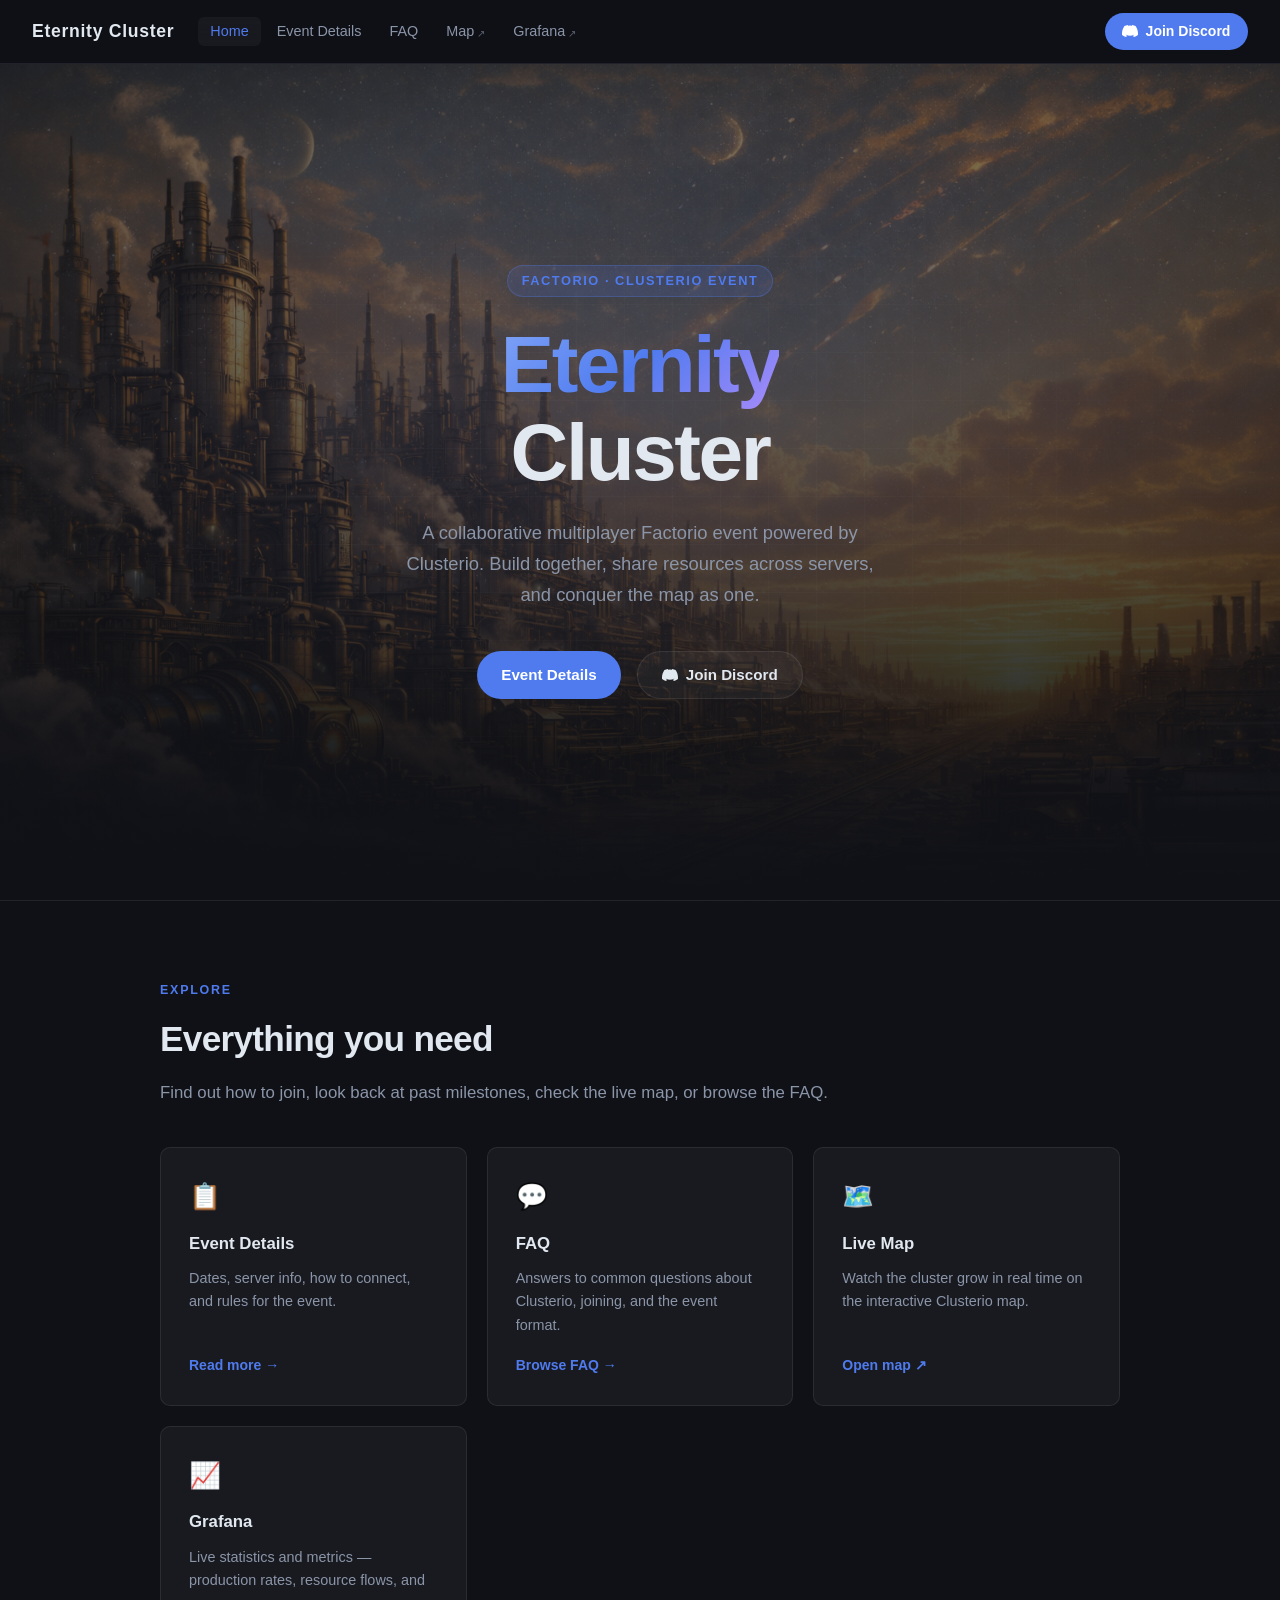
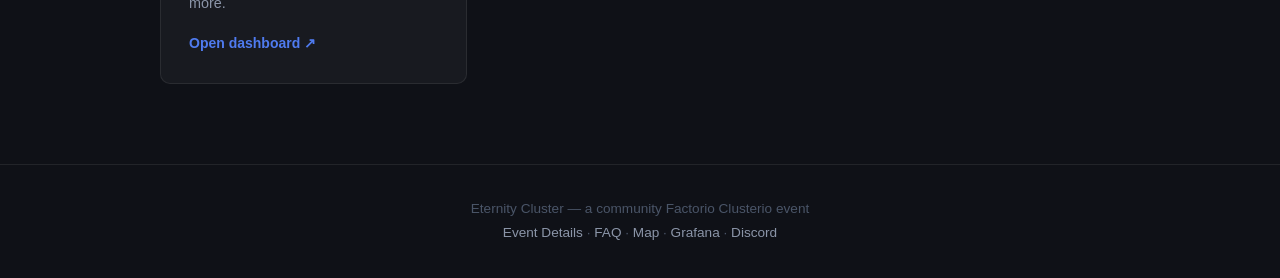
==== index.html @ f5d19cab "Deslopify and Enhance" ====
<!DOCTYPE html>
<html lang="en">
<head>
  <meta charset="UTF-8" />
  <meta name="viewport" content="width=device-width, initial-scale=1.0" />
  <title>Eternity Cluster</title>
  <link rel="stylesheet" href="css/style.css" />
</head>
<body>

  <!-- ─── Nav ─────────────────────────────────────────────────────────────── -->
  <nav class="nav">
    <a href="index.html" class="nav-brand">Eternity Cluster</a>
    <ul class="nav-links">
      <li><a href="index.html">Home</a></li>
      <li><a href="details.html">Event Details</a></li>
      <li><a href="faq.html">FAQ</a></li>
      <li><a href="#" class="nav-external" target="_blank" rel="noopener">Map</a></li>
      <li><a href="https://grafana.eternitycluster.com/dashboards" class="nav-external" target="_blank" rel="noopener">Grafana</a></li>
    </ul>
    <a href="https://discord.gg/U77w6G9nKe" class="nav-discord" target="_blank" rel="noopener">
      <svg width="16" height="16" viewBox="0 0 24 24" fill="currentColor" aria-hidden="true">
        <path d="M20.317 4.37a19.791 19.791 0 0 0-4.885-1.515.074.074 0 0 0-.079.037c-.21.375-.444.864-.608 1.25a18.27 18.27 0 0 0-5.487 0 12.64 12.64 0 0 0-.617-1.25.077.077 0 0 0-.079-.037A19.736 19.736 0 0 0 3.677 4.37a.07.07 0 0 0-.032.027C.533 9.046-.32 13.58.099 18.057a.082.082 0 0 0 .031.057 19.9 19.9 0 0 0 5.993 3.03.078.078 0 0 0 .084-.028 14.09 14.09 0 0 0 1.226-1.994.076.076 0 0 0-.041-.106 13.107 13.107 0 0 1-1.872-.892.077.077 0 0 1-.008-.128 10.2 10.2 0 0 0 .372-.292.074.074 0 0 1 .077-.01c3.928 1.793 8.18 1.793 12.062 0a.074.074 0 0 1 .078.01c.12.098.246.198.373.292a.077.077 0 0 1-.006.127 12.299 12.299 0 0 1-1.873.892.077.077 0 0 0-.041.107c.36.698.772 1.362 1.225 1.993a.076.076 0 0 0 .084.028 19.839 19.839 0 0 0 6.002-3.03.077.077 0 0 0 .032-.054c.5-5.177-.838-9.674-3.549-13.66a.061.061 0 0 0-.031-.03z"/>
      </svg>
      Join Discord
    </a>
  </nav>

  <!-- ─── Hero ─────────────────────────────────────────────────────────────── -->
  <section class="hero">
    <div class="hero-bg"></div>
    <div class="hero-content">
      <span class="hero-eyebrow">Factorio · Clusterio Event</span>
      <h1 class="hero-title">
        <span>Eternity</span><br>Cluster
      </h1>
      <p class="hero-tagline">
        A collaborative multiplayer Factorio event powered by Clusterio.
        Build together, share resources across servers, and conquer the map as one.
      </p>
      <div class="hero-ctas">
        <a href="details.html" class="btn btn-primary">Event Details</a>
        <a href="https://discord.gg/U77w6G9nKe" class="btn btn-ghost" target="_blank" rel="noopener">
          <svg width="16" height="16" viewBox="0 0 24 24" fill="currentColor" aria-hidden="true">
            <path d="M20.317 4.37a19.791 19.791 0 0 0-4.885-1.515.074.074 0 0 0-.079.037c-.21.375-.444.864-.608 1.25a18.27 18.27 0 0 0-5.487 0 12.64 12.64 0 0 0-.617-1.25.077.077 0 0 0-.079-.037A19.736 19.736 0 0 0 3.677 4.37a.07.07 0 0 0-.032.027C.533 9.046-.32 13.58.099 18.057a.082.082 0 0 0 .031.057 19.9 19.9 0 0 0 5.993 3.03.078.078 0 0 0 .084-.028 14.09 14.09 0 0 0 1.226-1.994.076.076 0 0 0-.041-.106 13.107 13.107 0 0 1-1.872-.892.077.077 0 0 1-.008-.128 10.2 10.2 0 0 0 .372-.292.074.074 0 0 1 .077-.01c3.928 1.793 8.18 1.793 12.062 0a.074.074 0 0 1 .078.01c.12.098.246.198.373.292a.077.077 0 0 1-.006.127 12.299 12.299 0 0 1-1.873.892.077.077 0 0 0-.041.107c.36.698.772 1.362 1.225 1.993a.076.076 0 0 0 .084.028 19.839 19.839 0 0 0 6.002-3.03.077.077 0 0 0 .032-.054c.5-5.177-.838-9.674-3.549-13.66a.061.061 0 0 0-.031-.03z"/>
          </svg>
          Join Discord
        </a>
      </div>
    </div>
  </section>

  <div class="divider"></div>

  <!-- ─── Quick Links ───────────────────────────────────────────────────────── -->
  <section class="section">
    <div class="container">
      <p class="section-label">Explore</p>
      <h2 class="section-title">Everything you need</h2>
      <p class="section-subtitle">Find out how to join, look back at past milestones, check the live map, or browse the FAQ.</p>

      <div class="cards">
        <a href="details.html" class="card">
          <div class="card-icon">📋</div>
          <div class="card-title">Event Details</div>
          <div class="card-desc">Dates, server info, how to connect, and rules for the event.</div>
          <span class="card-link">Read more →</span>
        </a>

        <a href="faq.html" class="card">
          <div class="card-icon">💬</div>
          <div class="card-title">FAQ</div>
          <div class="card-desc">Answers to common questions about Clusterio, joining, and the event format.</div>
          <span class="card-link">Browse FAQ →</span>
        </a>

        <a href="#" class="card" target="_blank" rel="noopener">
          <div class="card-icon">🗺️</div>
          <div class="card-title">Live Map</div>
          <div class="card-desc">Watch the cluster grow in real time on the interactive Clusterio map.</div>
          <span class="card-link">Open map ↗</span>
        </a>

        <a href="https://grafana.eternitycluster.com/dashboards" class="card" target="_blank" rel="noopener">
          <div class="card-icon">📈</div>
          <div class="card-title">Grafana</div>
          <div class="card-desc">Live statistics and metrics — production rates, resource flows, and more.</div>
          <span class="card-link">Open dashboard ↗</span>
        </a>
      </div>
    </div>
  </section>

  <!-- ─── Footer ───────────────────────────────────────────────────────────── -->
  <footer>
    <p>Eternity Cluster &mdash; a community Factorio Clusterio event</p>
    <p>
      <a href="details.html">Event Details</a> &middot;
      <a href="faq.html">FAQ</a> &middot;
      <a href="#" target="_blank" rel="noopener">Map</a> &middot;
      <a href="https://grafana.eternitycluster.com/dashboards" target="_blank" rel="noopener">Grafana</a> &middot;
      <a href="https://discord.gg/U77w6G9nKe" target="_blank" rel="noopener">Discord</a>
    </p>
  </footer>

  <script src="js/main.js"></script>
</body>
</html>
---- css/style.css ----
/* ─── Reset & Base ─────────────────────────────────────────────────────────── */
*, *::before, *::after { box-sizing: border-box; margin: 0; padding: 0; }

:root {
  --bg:          #0f1117;
  --bg-2:        #161b27;
  --bg-3:        #1e2436;
  --surface:     rgba(255,255,255,0.04);
  --border:      rgba(255,255,255,0.08);
  --accent:      #4f7bef;
  --accent-glow: rgba(79,123,239,0.35);
  --accent-dim:  rgba(79,123,239,0.15);
  --text:        #e2e8f0;
  --text-muted:  #8b95a8;
  --text-faint:  #4a5568;
  --radius:      10px;
  --nav-h:       64px;
  --transition:  0.2s ease;
}

html { scroll-behavior: smooth; }

body {
  background: var(--bg);
  color: var(--text);
  font-family: -apple-system, BlinkMacSystemFont, 'Segoe UI', Roboto, 'Helvetica Neue', sans-serif;
  font-size: 16px;
  line-height: 1.6;
  min-height: 100vh;
  display: flex;
  flex-direction: column;
}

a { color: var(--accent); text-decoration: none; transition: color var(--transition); }
a:hover { color: #7fa3f7; }

img { max-width: 100%; display: block; }

/* ─── Nav ───────────────────────────────────────────────────────────────────── */
.nav {
  position: sticky;
  top: 0;
  z-index: 100;
  height: var(--nav-h);
  background: rgba(15,17,23,0.75);
  backdrop-filter: blur(16px);
  -webkit-backdrop-filter: blur(16px);
  border-bottom: 1px solid var(--border);
  display: flex;
  align-items: center;
  padding: 0 2rem;
  gap: 1.5rem;
}

.nav-brand {
  font-size: 1.1rem;
  font-weight: 700;
  letter-spacing: 0.04em;
  color: var(--text);
  white-space: nowrap;
  flex-shrink: 0;
}
.nav-brand:hover { color: var(--text); }

.nav-links {
  display: flex;
  align-items: center;
  gap: 0.25rem;
  list-style: none;
  flex: 1;
}

.nav-links a {
  color: var(--text-muted);
  font-size: 0.9rem;
  font-weight: 500;
  padding: 0.4rem 0.75rem;
  border-radius: 6px;
  transition: color var(--transition), background var(--transition);
  white-space: nowrap;
}
.nav-links a:hover,
.nav-links a.active {
  color: var(--text);
  background: var(--surface);
}
.nav-links a.active { color: var(--accent); }

.nav-links .nav-external::after {
  content: '↗';
  font-size: 0.7em;
  margin-left: 3px;
  opacity: 0.6;
}

.nav-discord {
  flex-shrink: 0;
  display: inline-flex;
  align-items: center;
  gap: 0.45rem;
  background: var(--accent);
  color: #fff !important;
  font-size: 0.875rem;
  font-weight: 600;
  padding: 0.45rem 1.1rem;
  border-radius: 999px;
  transition: box-shadow var(--transition), background var(--transition);
}
.nav-discord:hover {
  background: #6690f5;
  box-shadow: 0 0 18px var(--accent-glow);
  color: #fff !important;
}
.nav-discord svg { flex-shrink: 0; }

/* ─── Hero ──────────────────────────────────────────────────────────────────── */
.hero {
  position: relative;
  min-height: calc(100vh - var(--nav-h));
  display: flex;
  align-items: center;
  justify-content: center;
  text-align: center;
  overflow: hidden;
  padding: 4rem 2rem;
}

.hero-bg {
  position: absolute;
  inset: 0;
  background-image: url('../img/hero.png');
  background-size: cover;
  background-position: center 30%;
  opacity: 0.72;
  mask-image:
    radial-gradient(ellipse 55% 55% at 18% 100%, transparent 0%, black 55%),
    linear-gradient(to bottom, black 50%, rgba(0,0,0,0.85) 80%, rgba(0,0,0,0.5) 100%);
  -webkit-mask-image:
    radial-gradient(ellipse 55% 55% at 18% 100%, transparent 0%, black 55%),
    linear-gradient(to bottom, black 50%, rgba(0,0,0,0.85) 80%, rgba(0,0,0,0.5) 100%);
  mask-composite: intersect;
  -webkit-mask-composite: source-in;
  z-index: 0;
}

.hero::before {
  content: '';
  position: absolute;
  inset: 0;
  background:
    radial-gradient(ellipse 80% 60% at 50% 40%, rgba(79,123,239,0.10) 0%, transparent 70%),
    linear-gradient(180deg, rgba(15,17,23,0.35) 0%, rgba(15,17,23,0.6) 60%, #0f1117 100%);
  z-index: 1;
}

/* subtle grid */
.hero::after {
  content: '';
  position: absolute;
  inset: 0;
  background-image:
    linear-gradient(var(--border) 1px, transparent 1px),
    linear-gradient(90deg, var(--border) 1px, transparent 1px);
  background-size: 48px 48px;
  mask-image: radial-gradient(ellipse 70% 60% at 50% 50%, black 20%, transparent 80%);
  -webkit-mask-image: radial-gradient(ellipse 70% 60% at 50% 50%, black 20%, transparent 80%);
  z-index: 1;
  opacity: 0.25;
}

.hero-content {
  position: relative;
  z-index: 2;
  max-width: 700px;
}

.hero-eyebrow {
  display: inline-block;
  font-size: 0.8rem;
  font-weight: 600;
  letter-spacing: 0.12em;
  text-transform: uppercase;
  color: var(--accent);
  background: var(--accent-dim);
  border: 1px solid rgba(79,123,239,0.3);
  padding: 0.3rem 0.85rem;
  border-radius: 999px;
  margin-bottom: 1.5rem;
}

.hero-title {
  font-size: clamp(2.8rem, 7vw, 5rem);
  font-weight: 800;
  letter-spacing: -0.03em;
  line-height: 1.1;
  color: var(--text);
  margin-bottom: 1.25rem;
}

.hero-title span {
  background: linear-gradient(135deg, #7fa3f7 0%, #4f7bef 50%, #a78bfa 100%);
  -webkit-background-clip: text;
  background-clip: text;
  -webkit-text-fill-color: transparent;
}

.hero-tagline {
  font-size: 1.15rem;
  color: var(--text-muted);
  max-width: 480px;
  margin: 0 auto 2.5rem;
  line-height: 1.7;
}

.hero-ctas {
  display: flex;
  gap: 1rem;
  justify-content: center;
  flex-wrap: wrap;
}

/* ─── Buttons ───────────────────────────────────────────────────────────────── */
.btn {
  display: inline-flex;
  align-items: center;
  gap: 0.5rem;
  font-size: 0.95rem;
  font-weight: 600;
  padding: 0.7rem 1.5rem;
  border-radius: 999px;
  transition: box-shadow var(--transition), background var(--transition), color var(--transition);
  cursor: pointer;
  border: none;
}
.btn-primary {
  background: var(--accent);
  color: #fff;
}
.btn-primary:hover {
  background: #6690f5;
  box-shadow: 0 0 22px var(--accent-glow);
  color: #fff;
}
.btn-ghost {
  background: var(--surface);
  color: var(--text);
  border: 1px solid var(--border);
}
.btn-ghost:hover {
  background: rgba(255,255,255,0.07);
  color: var(--text);
}

/* ─── Section Layout ────────────────────────────────────────────────────────── */
.section {
  padding: 5rem 2rem;
}
.section-alt { background: var(--bg-2); }

.container {
  max-width: 960px;
  margin: 0 auto;
}
.container-sm {
  max-width: 720px;
  margin: 0 auto;
}

.section-label {
  font-size: 0.78rem;
  font-weight: 700;
  letter-spacing: 0.14em;
  text-transform: uppercase;
  color: var(--accent);
  margin-bottom: 0.6rem;
}
.section-title {
  font-size: clamp(1.6rem, 3.5vw, 2.2rem);
  font-weight: 700;
  letter-spacing: -0.02em;
  color: var(--text);
  margin-bottom: 0.75rem;
}
.section-subtitle {
  color: var(--text-muted);
  font-size: 1.05rem;
  line-height: 1.7;
  margin-bottom: 2.5rem;
}

/* ─── Cards ─────────────────────────────────────────────────────────────────── */
.cards {
  display: grid;
  grid-template-columns: repeat(auto-fit, minmax(240px, 1fr));
  gap: 1.25rem;
}

.card {
  background: var(--surface);
  border: 1px solid var(--border);
  border-radius: var(--radius);
  padding: 1.75rem;
  transition: border-color var(--transition), box-shadow var(--transition), transform var(--transition);
  display: flex;
  flex-direction: column;
  gap: 0.6rem;
}
.card:hover {
  border-color: rgba(79,123,239,0.4);
  box-shadow: 0 4px 24px rgba(0,0,0,0.4), 0 0 0 1px rgba(79,123,239,0.12);
  transform: translateY(-2px);
}

.card-icon {
  font-size: 1.6rem;
  margin-bottom: 0.25rem;
}
.card-title {
  font-size: 1.05rem;
  font-weight: 700;
  color: var(--text);
}
.card-desc {
  font-size: 0.9rem;
  color: var(--text-muted);
  line-height: 1.6;
  flex: 1;
}
.card-link {
  font-size: 0.875rem;
  font-weight: 600;
  color: var(--accent);
  margin-top: 0.5rem;
  display: inline-flex;
  align-items: center;
  gap: 0.3rem;
}
.card-link:hover { color: #7fa3f7; }

a.card { color: inherit; }
a.card .card-title { transition: color var(--transition); }
a.card:hover .card-title { color: var(--accent); }

/* ─── Details Page ──────────────────────────────────────────────────────────── */
.page-hero {
  background: linear-gradient(180deg, var(--bg-2) 0%, var(--bg) 100%);
  border-bottom: 1px solid var(--border);
  padding: 4rem 2rem 3rem;
  text-align: center;
}
.page-hero .section-label { margin-bottom: 0.75rem; }
.page-hero .section-title { margin-bottom: 0.5rem; }
.page-hero p { color: var(--text-muted); max-width: 520px; margin: 0 auto; }

.details-grid {
  display: grid;
  grid-template-columns: 1fr 1fr;
  gap: 2rem;
}
@media (max-width: 640px) { .details-grid { grid-template-columns: 1fr; } }

.info-block {
  background: var(--surface);
  border: 1px solid var(--border);
  border-radius: var(--radius);
  padding: 1.75rem;
}
.info-block h3 {
  font-size: 0.8rem;
  font-weight: 700;
  letter-spacing: 0.1em;
  text-transform: uppercase;
  color: var(--accent);
  margin-bottom: 1rem;
}
.info-block p, .info-block li {
  color: var(--text-muted);
  font-size: 0.95rem;
  line-height: 1.7;
}
.info-block ul { list-style: none; padding: 0; display: flex; flex-direction: column; gap: 0.5rem; }
.info-block li::before { content: '—  '; color: var(--accent); }
.info-block .highlight {
  font-size: 1.3rem;
  font-weight: 700;
  color: var(--text);
  letter-spacing: -0.01em;
}

.steps { list-style: none; padding: 0; counter-reset: steps; display: flex; flex-direction: column; gap: 1.1rem; }
.steps li {
  counter-increment: steps;
  padding-left: 3rem;
  position: relative;
  color: var(--text-muted);
  font-size: 0.95rem;
  line-height: 1.6;
}
.steps li::before {
  content: counter(steps);
  position: absolute;
  left: 0;
  top: 0;
  width: 2rem;
  height: 2rem;
  border-radius: 50%;
  background: var(--accent-dim);
  border: 1px solid rgba(79,123,239,0.35);
  color: var(--accent);
  font-weight: 700;
  font-size: 0.8rem;
  display: flex;
  align-items: center;
  justify-content: center;
  line-height: 1;
}
.steps li strong { color: var(--text); }
.info-block code,
.steps li code,
.faq-answer-inner code {
  background: var(--bg-3);
  border: 1px solid var(--border);
  border-radius: 4px;
  padding: 0.1rem 0.4rem;
  font-size: 0.85em;
  color: var(--accent);
  font-family: 'JetBrains Mono', 'Fira Code', monospace;
}

.full-width { grid-column: 1 / -1; }

.history-grid {
  display: grid;
  grid-template-columns: repeat(auto-fit, minmax(220px, 1fr));
  gap: 1rem;
}

.history-card {
  background: var(--bg-2);
  border: 1px solid var(--border);
  border-radius: 8px;
  padding: 1.1rem;
}

.history-card h4 {
  color: var(--text);
  font-size: 1rem;
  margin-bottom: 0.5rem;
}

.history-card p {
  color: var(--text-muted);
  font-size: 0.92rem;
  line-height: 1.65;
}

.history-date {
  color: var(--accent) !important;
  font-size: 0.78rem !important;
  font-weight: 700;
  letter-spacing: 0.08em;
  text-transform: uppercase;
  margin-bottom: 0.45rem;
}

.milestone-list li strong {
  color: var(--text);
}

.press-links {
  display: grid;
  gap: 1rem;
  margin-top: 1.25rem;
}

.press-link {
  display: block;
  background: var(--bg-2);
  border: 1px solid var(--border);
  border-radius: 8px;
  padding: 1rem 1.1rem;
  transition: border-color var(--transition), transform var(--transition), box-shadow var(--transition);
}

.press-link:hover {
  border-color: rgba(79,123,239,0.35);
  box-shadow: 0 8px 20px rgba(0,0,0,0.2);
  transform: translateY(-1px);
}

.press-link strong {
  display: block;
  color: var(--text);
  margin-bottom: 0.25rem;
}

.press-source {
  display: inline-block;
  color: var(--accent);
  font-size: 0.78rem;
  font-weight: 700;
  letter-spacing: 0.08em;
  text-transform: uppercase;
  margin-bottom: 0.35rem;
}

.press-desc {
  display: block;
  color: var(--text-muted);
  font-size: 0.92rem;
  line-height: 1.6;
}

/* ─── FAQ Page ──────────────────────────────────────────────────────────────── */
.faq-list { display: flex; flex-direction: column; gap: 0.6rem; }

.faq-item {
  background: var(--surface);
  border: 1px solid var(--border);
  border-radius: var(--radius);
  overflow: hidden;
  transition: border-color var(--transition);
}
.faq-item.open { border-color: rgba(79,123,239,0.35); }

.faq-question {
  width: 100%;
  text-align: left;
  background: none;
  border: none;
  color: var(--text);
  font-size: 1rem;
  font-weight: 600;
  padding: 1.25rem 1.5rem;
  cursor: pointer;
  display: flex;
  align-items: center;
  justify-content: space-between;
  gap: 1rem;
  transition: color var(--transition);
}
.faq-question:hover { color: var(--accent); }
.faq-item.open .faq-question { color: var(--accent); }

.faq-chevron {
  flex-shrink: 0;
  width: 20px;
  height: 20px;
  color: var(--text-muted);
  transition: transform var(--transition), color var(--transition);
}
.faq-item.open .faq-chevron {
  transform: rotate(180deg);
  color: var(--accent);
}

.faq-answer {
  max-height: 0;
  overflow: hidden;
  transition: max-height 0.3s ease;
}
.faq-answer-inner {
  padding: 0 1.5rem 1.35rem;
  color: var(--text-muted);
  font-size: 0.95rem;
  line-height: 1.75;
  border-top: 1px solid var(--border);
  padding-top: 1rem;
}
.faq-answer-inner a { color: var(--accent); }
.faq-answer-inner a:hover { color: #7fa3f7; }

/* ─── Image Fade Utility ────────────────────────────────────────────────────── */
.fade-img {
  mask-image: linear-gradient(to bottom, black 40%, transparent 100%);
  -webkit-mask-image: linear-gradient(to bottom, black 40%, transparent 100%);
  opacity: 0.7;
}

/* ─── Divider ───────────────────────────────────────────────────────────────── */
.divider {
  height: 1px;
  background: var(--border);
  margin: 0;
}

/* ─── Footer ────────────────────────────────────────────────────────────────── */
footer {
  margin-top: auto;
  border-top: 1px solid var(--border);
  padding: 2rem;
  text-align: center;
  color: var(--text-faint);
  font-size: 0.85rem;
  line-height: 1.8;
}
footer a { color: var(--text-muted); }
footer a:hover { color: var(--text); }

/* ─── Responsive ────────────────────────────────────────────────────────────── */
@media (max-width: 768px) {
  .nav { padding: 0 1rem; gap: 0.75rem; }
  .nav-links { gap: 0; }
  .nav-links a { padding: 0.4rem 0.5rem; font-size: 0.82rem; }
  .nav-brand { font-size: 0.95rem; }
  .section { padding: 3.5rem 1.25rem; }
  .page-hero { padding: 3rem 1.25rem 2.5rem; }
}

@media (max-width: 520px) {
  .nav { flex-wrap: wrap; height: auto; padding: 0.75rem 1rem; }
  .nav-links { order: 3; width: 100%; flex-wrap: wrap; }
  .nav-brand { flex: 1; }
  .hero-ctas { flex-direction: column; align-items: center; }
}
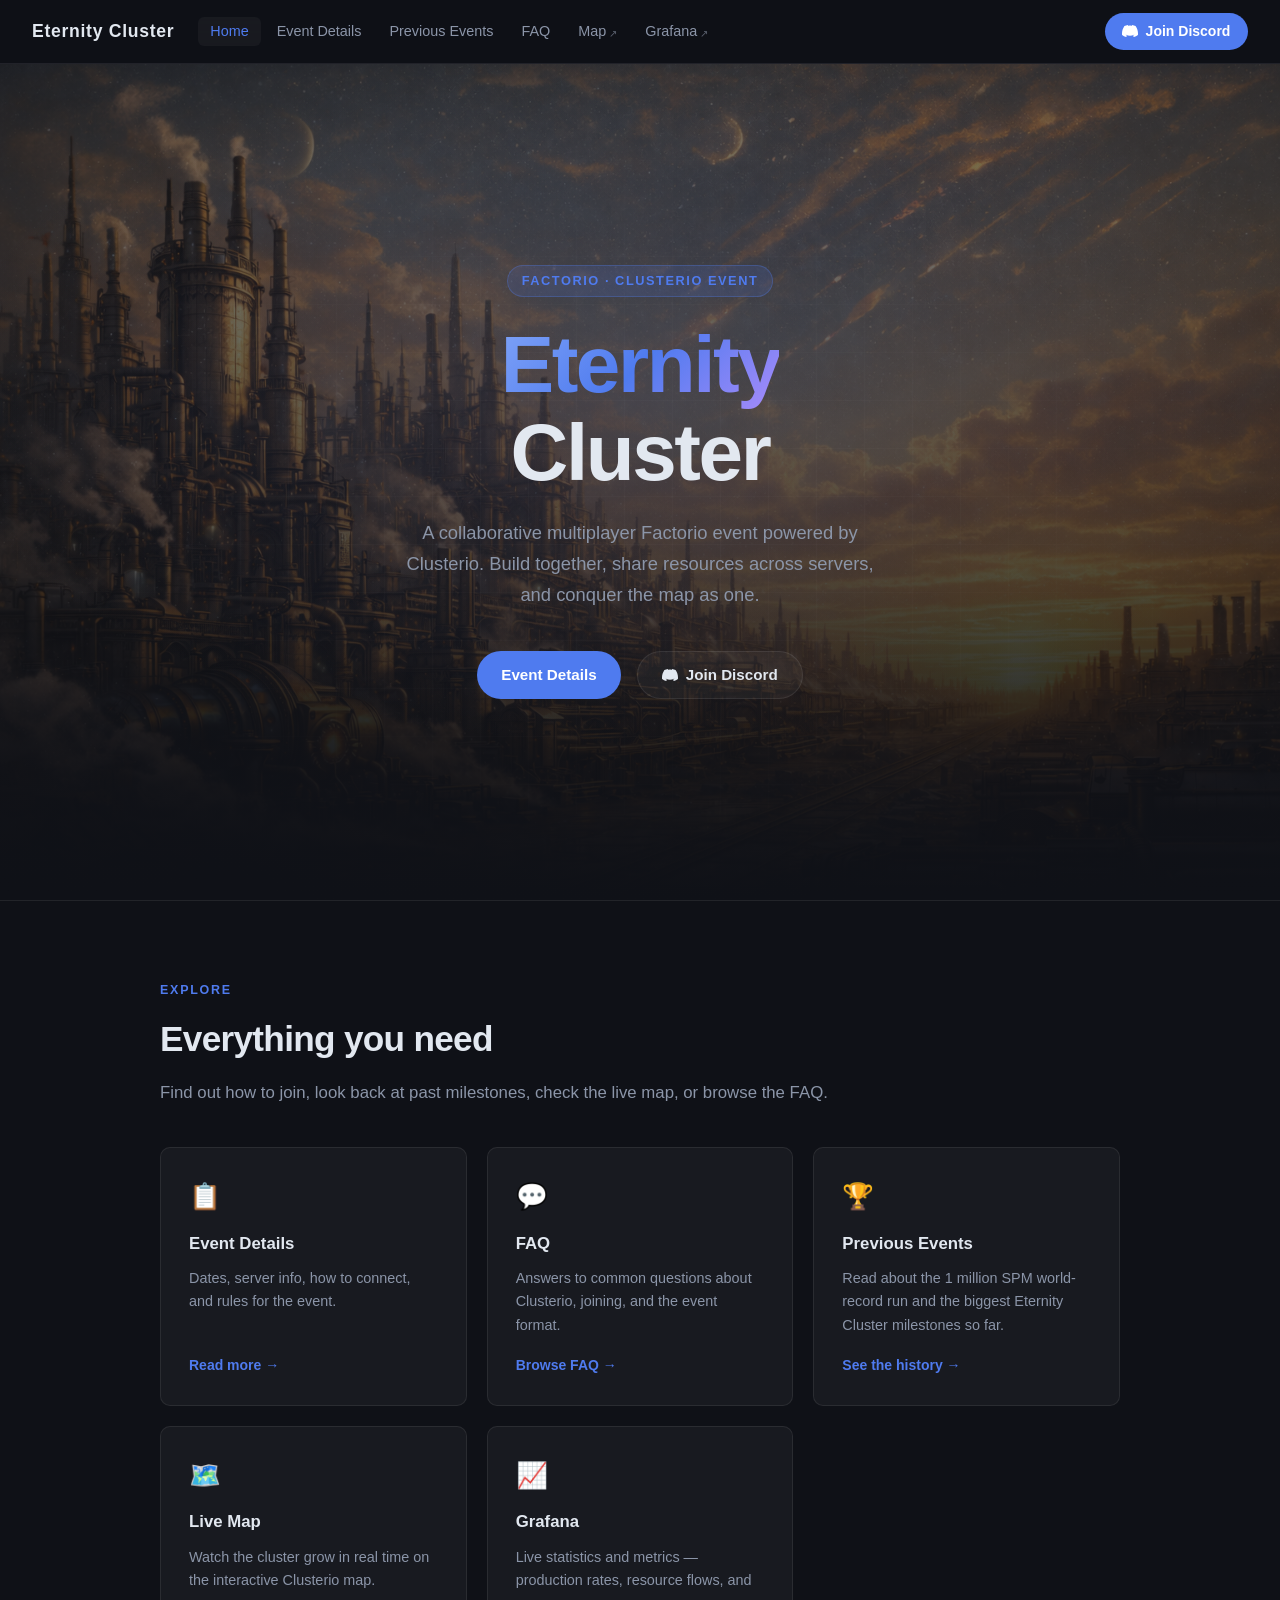
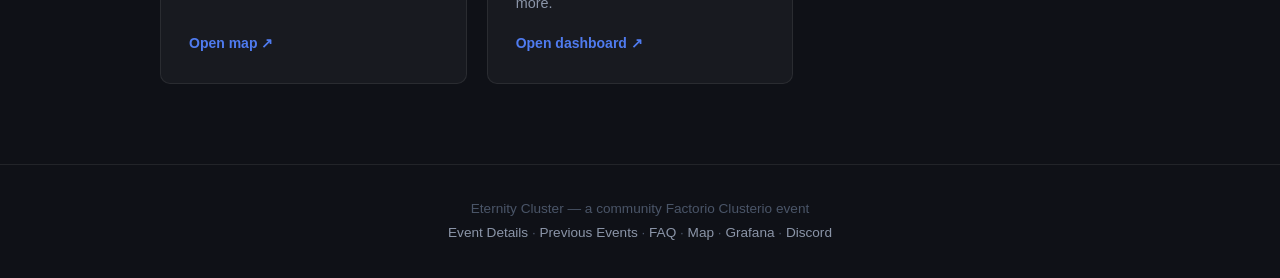
==== commit 621f5caf: "Add some slop back - added previous events page" ====
--- a/index.html
+++ b/index.html
@@ -14,6 +14,7 @@
     <ul class="nav-links">
       <li><a href="index.html">Home</a></li>
       <li><a href="details.html">Event Details</a></li>
+      <li><a href="previous-events.html">Previous Events</a></li>
       <li><a href="faq.html">FAQ</a></li>
       <li><a href="#" class="nav-external" target="_blank" rel="noopener">Map</a></li>
       <li><a href="https://grafana.eternitycluster.com/dashboards" class="nav-external" target="_blank" rel="noopener">Grafana</a></li>
@@ -74,6 +75,13 @@
           <span class="card-link">Browse FAQ →</span>
         </a>
 
+        <a href="previous-events.html" class="card">
+          <div class="card-icon">🏆</div>
+          <div class="card-title">Previous Events</div>
+          <div class="card-desc">Read about the 1 million SPM world-record run and the biggest Eternity Cluster milestones so far.</div>
+          <span class="card-link">See the history →</span>
+        </a>
+
         <a href="#" class="card" target="_blank" rel="noopener">
           <div class="card-icon">🗺️</div>
           <div class="card-title">Live Map</div>
@@ -96,6 +104,7 @@
     <p>Eternity Cluster &mdash; a community Factorio Clusterio event</p>
     <p>
       <a href="details.html">Event Details</a> &middot;
+      <a href="previous-events.html">Previous Events</a> &middot;
       <a href="faq.html">FAQ</a> &middot;
       <a href="#" target="_blank" rel="noopener">Map</a> &middot;
       <a href="https://grafana.eternitycluster.com/dashboards" target="_blank" rel="noopener">Grafana</a> &middot;
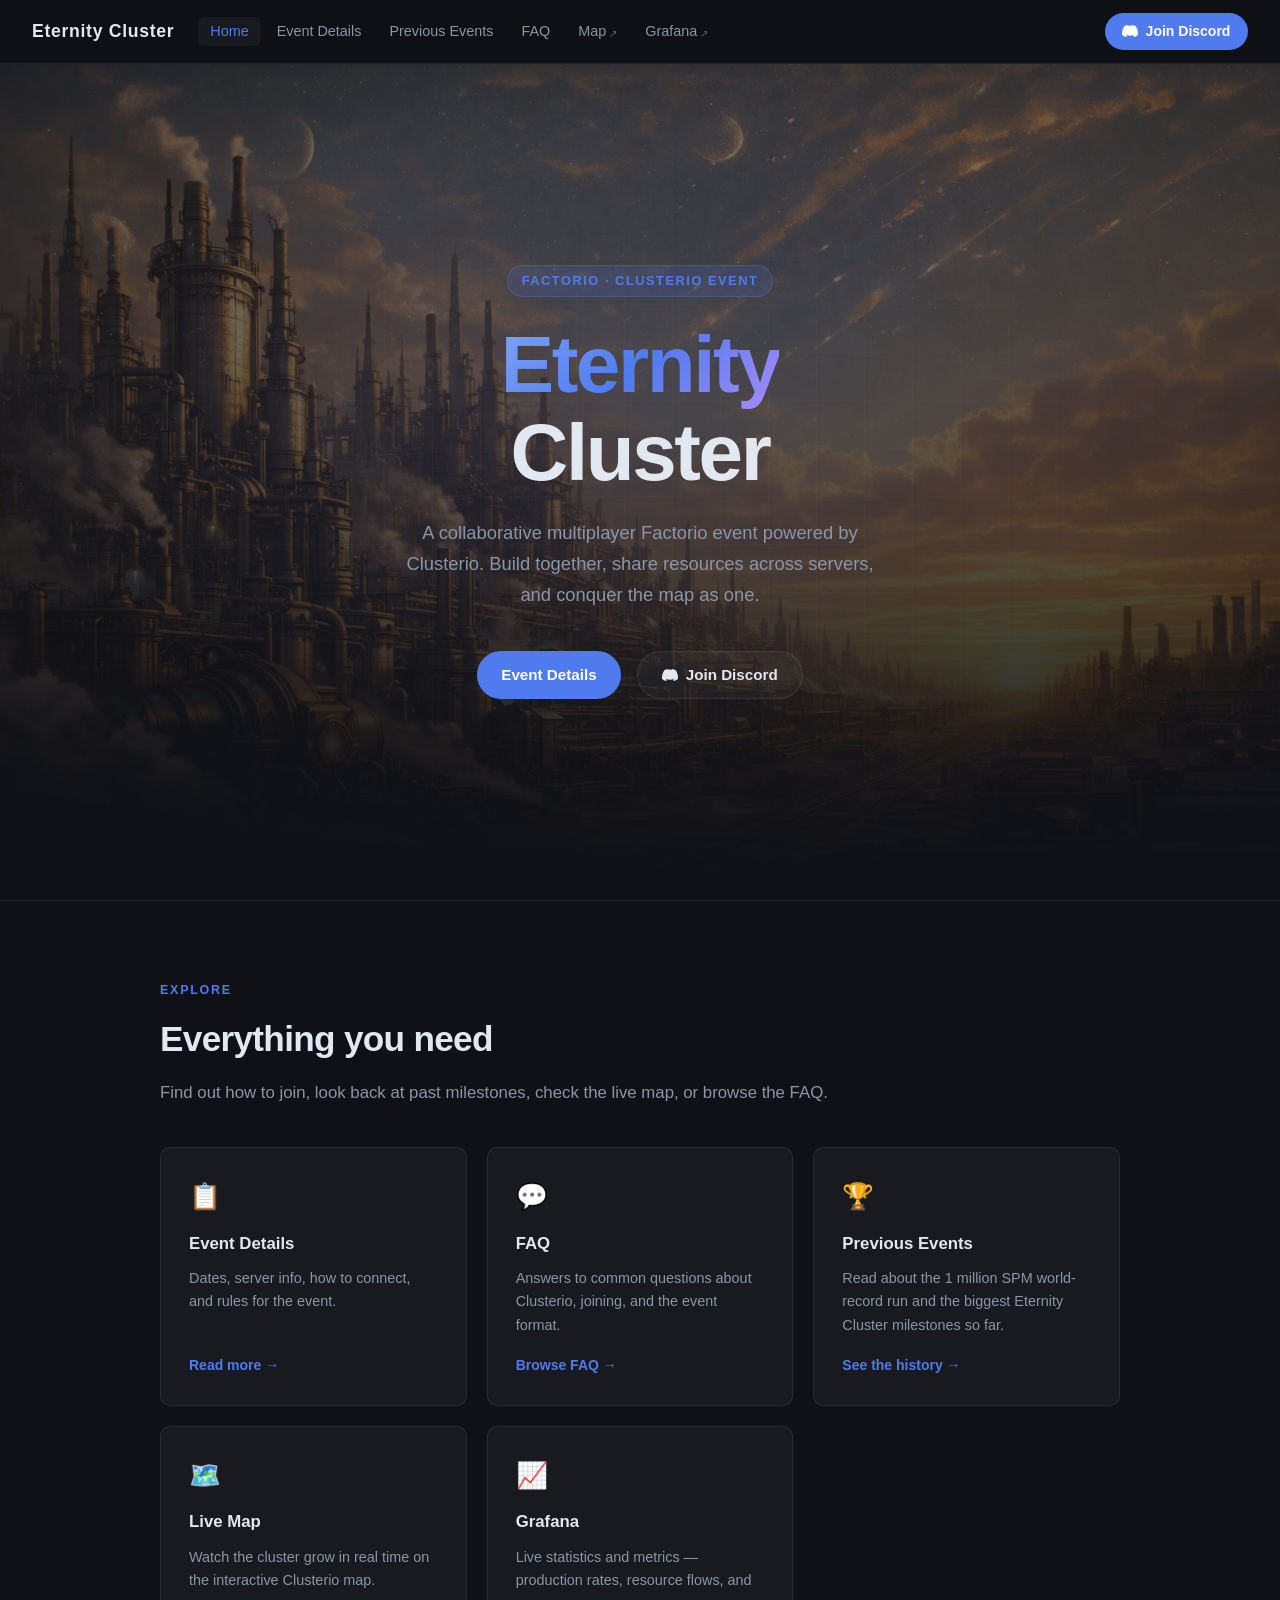
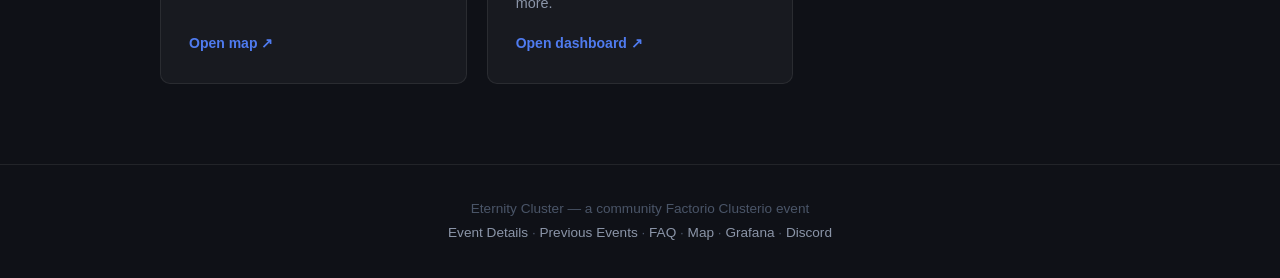
==== commit f238b12b: "Merge pull request #2 from commanderguy3001/master preload background image for LCP optimization" ====
--- a/index.html
+++ b/index.html
@@ -5,6 +5,7 @@
   <meta name="viewport" content="width=device-width, initial-scale=1.0" />
   <title>Eternity Cluster</title>
   <link rel="stylesheet" href="css/style.css" />
+  <link rel="preload" href="img/hero.webp" />
 </head>
 <body>
 
--- a/css/style.css
+++ b/css/style.css
@@ -128,7 +128,7 @@
 .hero-bg {
   position: absolute;
   inset: 0;
-  background-image: url('../img/hero.png');
+  background-image: url('../img/hero.webp');
   background-size: cover;
   background-position: center 30%;
   opacity: 0.72;
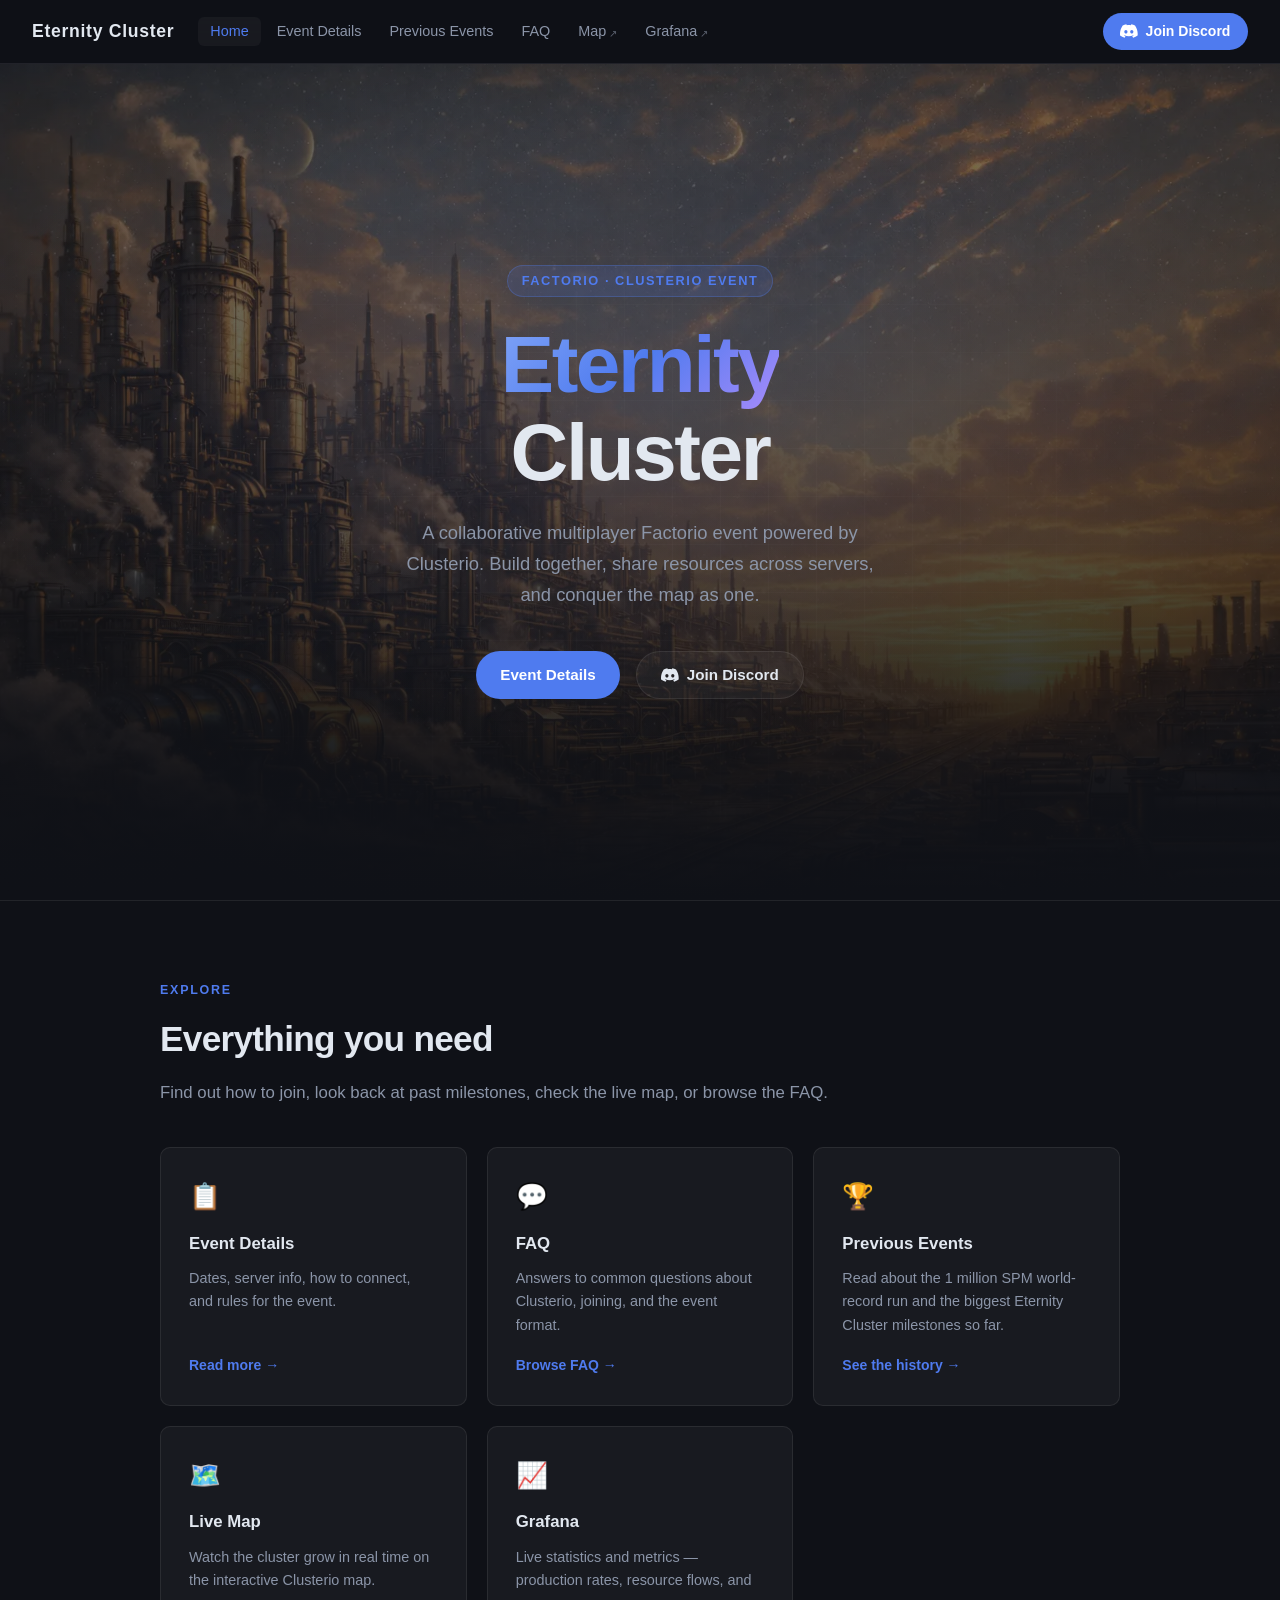
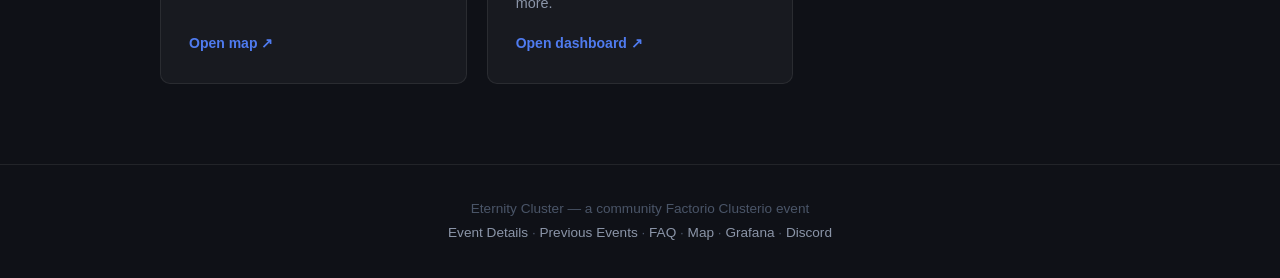
==== commit 31aa88a2: "Fix malformed discord logo" ====
--- a/index.html
+++ b/index.html
@@ -3,9 +3,10 @@
 <head>
   <meta charset="UTF-8" />
   <meta name="viewport" content="width=device-width, initial-scale=1.0" />
+  <meta name="description" content="Eternity Cluster is the world's largest collaborative multiplayer Factorio event powered by Clusterio.">
   <title>Eternity Cluster</title>
   <link rel="stylesheet" href="css/style.css" />
-  <link rel="preload" href="img/hero.webp" />
+  <link rel="preload" href="img/hero.webp" fetchpriority=high />
 </head>
 <body>
 
@@ -21,8 +22,8 @@
       <li><a href="https://grafana.eternitycluster.com/dashboards" class="nav-external" target="_blank" rel="noopener">Grafana</a></li>
     </ul>
     <a href="https://discord.gg/U77w6G9nKe" class="nav-discord" target="_blank" rel="noopener">
-      <svg width="16" height="16" viewBox="0 0 24 24" fill="currentColor" aria-hidden="true">
-        <path d="M20.317 4.37a19.791 19.791 0 0 0-4.885-1.515.074.074 0 0 0-.079.037c-.21.375-.444.864-.608 1.25a18.27 18.27 0 0 0-5.487 0 12.64 12.64 0 0 0-.617-1.25.077.077 0 0 0-.079-.037A19.736 19.736 0 0 0 3.677 4.37a.07.07 0 0 0-.032.027C.533 9.046-.32 13.58.099 18.057a.082.082 0 0 0 .031.057 19.9 19.9 0 0 0 5.993 3.03.078.078 0 0 0 .084-.028 14.09 14.09 0 0 0 1.226-1.994.076.076 0 0 0-.041-.106 13.107 13.107 0 0 1-1.872-.892.077.077 0 0 1-.008-.128 10.2 10.2 0 0 0 .372-.292.074.074 0 0 1 .077-.01c3.928 1.793 8.18 1.793 12.062 0a.074.074 0 0 1 .078.01c.12.098.246.198.373.292a.077.077 0 0 1-.006.127 12.299 12.299 0 0 1-1.873.892.077.077 0 0 0-.041.107c.36.698.772 1.362 1.225 1.993a.076.076 0 0 0 .084.028 19.839 19.839 0 0 0 6.002-3.03.077.077 0 0 0 .032-.054c.5-5.177-.838-9.674-3.549-13.66a.061.061 0 0 0-.031-.03z"/>
+      <svg width="18" height="14" viewBox="0 0 59 44" fill="none" aria-hidden="true">
+        <path d="M37.1937 0C36.6265 1.0071 36.1172 2.04893 35.6541 3.11392C31.2553 2.45409 26.7754 2.45409 22.365 3.11392C21.9136 2.04893 21.3926 1.0071 20.8254 0C16.6928 0.70613 12.6644 1.94475 8.84436 3.69271C1.27372 14.9098 -0.775214 25.8374 0.243466 36.6146C4.67704 39.8906 9.6431 42.391 14.9333 43.9884C16.1256 42.391 17.179 40.6893 18.0819 38.9182C16.3687 38.2815 14.7133 37.4828 13.1274 36.5567C13.5442 36.2557 13.9493 35.9432 14.3429 35.6422C23.6384 40.0179 34.4039 40.0179 43.711 35.6422C44.1046 35.9663 44.5097 36.2789 44.9264 36.5567C43.3405 37.4943 41.6852 38.2815 39.9604 38.9298C40.8633 40.7009 41.9167 42.4025 43.109 44C48.3992 42.4025 53.3653 39.9137 57.7988 36.6377C59.0027 24.1358 55.7383 13.3007 49.1748 3.70429C45.3663 1.95633 41.3379 0.717706 37.2053 0.0231518L37.1937 0ZM19.3784 29.9816C16.5192 29.9816 14.1461 27.3886 14.1461 24.1821C14.1461 20.9755 16.4266 18.371 19.3669 18.371C22.3071 18.371 24.6455 20.9871 24.5992 24.1821C24.5529 27.377 22.2956 29.9816 19.3784 29.9816ZM38.6639 29.9816C35.7931 29.9816 33.4431 27.3886 33.4431 24.1821C33.4431 20.9755 35.7236 18.371 38.6639 18.371C41.6042 18.371 43.9309 20.9871 43.8846 24.1821C43.8383 27.377 41.581 29.9816 38.6639 29.9816Z" fill="currentColor"/>
       </svg>
       Join Discord
     </a>
@@ -43,8 +44,8 @@
       <div class="hero-ctas">
         <a href="details.html" class="btn btn-primary">Event Details</a>
         <a href="https://discord.gg/U77w6G9nKe" class="btn btn-ghost" target="_blank" rel="noopener">
-          <svg width="16" height="16" viewBox="0 0 24 24" fill="currentColor" aria-hidden="true">
-            <path d="M20.317 4.37a19.791 19.791 0 0 0-4.885-1.515.074.074 0 0 0-.079.037c-.21.375-.444.864-.608 1.25a18.27 18.27 0 0 0-5.487 0 12.64 12.64 0 0 0-.617-1.25.077.077 0 0 0-.079-.037A19.736 19.736 0 0 0 3.677 4.37a.07.07 0 0 0-.032.027C.533 9.046-.32 13.58.099 18.057a.082.082 0 0 0 .031.057 19.9 19.9 0 0 0 5.993 3.03.078.078 0 0 0 .084-.028 14.09 14.09 0 0 0 1.226-1.994.076.076 0 0 0-.041-.106 13.107 13.107 0 0 1-1.872-.892.077.077 0 0 1-.008-.128 10.2 10.2 0 0 0 .372-.292.074.074 0 0 1 .077-.01c3.928 1.793 8.18 1.793 12.062 0a.074.074 0 0 1 .078.01c.12.098.246.198.373.292a.077.077 0 0 1-.006.127 12.299 12.299 0 0 1-1.873.892.077.077 0 0 0-.041.107c.36.698.772 1.362 1.225 1.993a.076.076 0 0 0 .084.028 19.839 19.839 0 0 0 6.002-3.03.077.077 0 0 0 .032-.054c.5-5.177-.838-9.674-3.549-13.66a.061.061 0 0 0-.031-.03z"/>
+          <svg width="18" height="14" viewBox="0 0 59 44" fill="none" aria-hidden="true">
+            <path d="M37.1937 0C36.6265 1.0071 36.1172 2.04893 35.6541 3.11392C31.2553 2.45409 26.7754 2.45409 22.365 3.11392C21.9136 2.04893 21.3926 1.0071 20.8254 0C16.6928 0.70613 12.6644 1.94475 8.84436 3.69271C1.27372 14.9098 -0.775214 25.8374 0.243466 36.6146C4.67704 39.8906 9.6431 42.391 14.9333 43.9884C16.1256 42.391 17.179 40.6893 18.0819 38.9182C16.3687 38.2815 14.7133 37.4828 13.1274 36.5567C13.5442 36.2557 13.9493 35.9432 14.3429 35.6422C23.6384 40.0179 34.4039 40.0179 43.711 35.6422C44.1046 35.9663 44.5097 36.2789 44.9264 36.5567C43.3405 37.4943 41.6852 38.2815 39.9604 38.9298C40.8633 40.7009 41.9167 42.4025 43.109 44C48.3992 42.4025 53.3653 39.9137 57.7988 36.6377C59.0027 24.1358 55.7383 13.3007 49.1748 3.70429C45.3663 1.95633 41.3379 0.717706 37.2053 0.0231518L37.1937 0ZM19.3784 29.9816C16.5192 29.9816 14.1461 27.3886 14.1461 24.1821C14.1461 20.9755 16.4266 18.371 19.3669 18.371C22.3071 18.371 24.6455 20.9871 24.5992 24.1821C24.5529 27.377 22.2956 29.9816 19.3784 29.9816ZM38.6639 29.9816C35.7931 29.9816 33.4431 27.3886 33.4431 24.1821C33.4431 20.9755 35.7236 18.371 38.6639 18.371C41.6042 18.371 43.9309 20.9871 43.8846 24.1821C43.8383 27.377 41.581 29.9816 38.6639 29.9816Z" fill="currentColor"/>
           </svg>
           Join Discord
         </a>
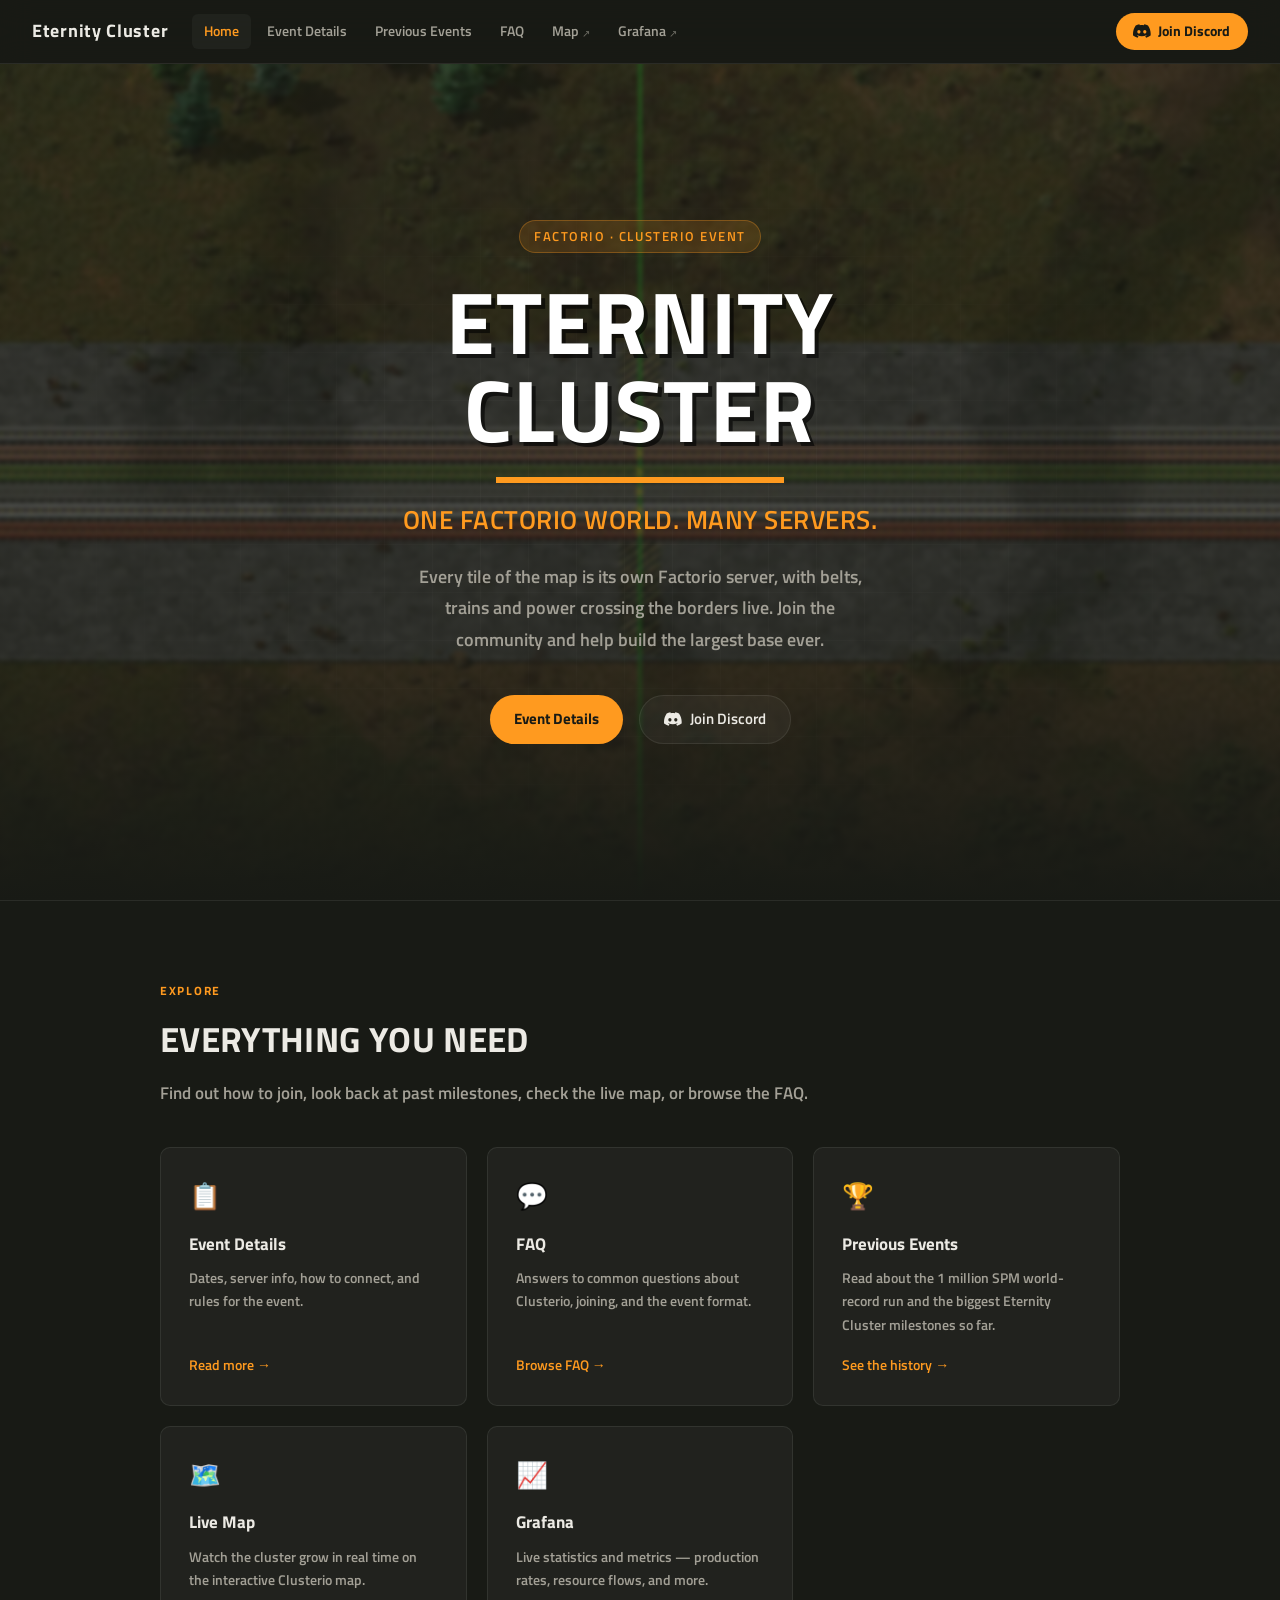
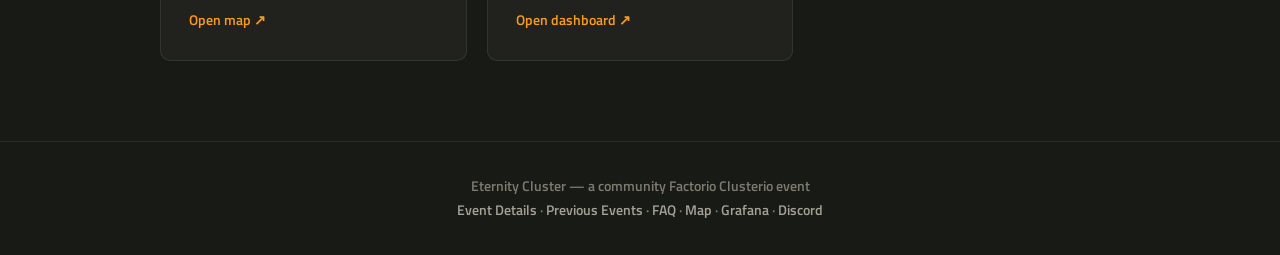
==== commit 9beeac53: "reskin site to the brand kit: orange, Titillium Web, real footage hero - Swap blue accent for #FF9A1" ====
--- a/index.html
+++ b/index.html
@@ -5,28 +5,44 @@
   <meta name="viewport" content="width=device-width, initial-scale=1.0" />
   <meta name="description" content="Eternity Cluster is the world's largest collaborative multiplayer Factorio event powered by Clusterio.">
   <title>Eternity Cluster</title>
+  <meta property="og:type" content="website" />
+  <meta property="og:site_name" content="Eternity Cluster" />
+  <meta property="og:title" content="Eternity Cluster" />
+  <meta property="og:description" content="One Factorio world. Many servers. A community Factorio event powered by Clusterio." />
+  <meta property="og:image" content="https://www.eternitycluster.com/img/og-card.jpg" />
+  <meta property="og:image:width" content="1200" />
+  <meta property="og:image:height" content="630" />
+  <meta name="twitter:card" content="summary_large_image" />
+  <meta name="theme-color" content="#181A15" />
   <link rel="stylesheet" href="css/style.css" />
-  <link rel="preload" href="img/hero.webp" fetchpriority=high />
+  <link rel="preload" href="img/hero-border.webp" as="image" fetchpriority="high" />
 </head>
 <body>
 
   <!-- ─── Nav ─────────────────────────────────────────────────────────────── -->
   <nav class="nav">
     <a href="index.html" class="nav-brand">Eternity Cluster</a>
-    <ul class="nav-links">
-      <li><a href="index.html">Home</a></li>
-      <li><a href="details.html">Event Details</a></li>
-      <li><a href="previous-events.html">Previous Events</a></li>
-      <li><a href="faq.html">FAQ</a></li>
-      <li><a href="#" class="nav-external" target="_blank" rel="noopener">Map</a></li>
-      <li><a href="https://grafana.eternitycluster.com/dashboards" class="nav-external" target="_blank" rel="noopener">Grafana</a></li>
-    </ul>
-    <a href="https://discord.gg/U77w6G9nKe" class="nav-discord" target="_blank" rel="noopener">
-      <svg width="18" height="14" viewBox="0 0 59 44" fill="none" aria-hidden="true">
-        <path d="M37.1937 0C36.6265 1.0071 36.1172 2.04893 35.6541 3.11392C31.2553 2.45409 26.7754 2.45409 22.365 3.11392C21.9136 2.04893 21.3926 1.0071 20.8254 0C16.6928 0.70613 12.6644 1.94475 8.84436 3.69271C1.27372 14.9098 -0.775214 25.8374 0.243466 36.6146C4.67704 39.8906 9.6431 42.391 14.9333 43.9884C16.1256 42.391 17.179 40.6893 18.0819 38.9182C16.3687 38.2815 14.7133 37.4828 13.1274 36.5567C13.5442 36.2557 13.9493 35.9432 14.3429 35.6422C23.6384 40.0179 34.4039 40.0179 43.711 35.6422C44.1046 35.9663 44.5097 36.2789 44.9264 36.5567C43.3405 37.4943 41.6852 38.2815 39.9604 38.9298C40.8633 40.7009 41.9167 42.4025 43.109 44C48.3992 42.4025 53.3653 39.9137 57.7988 36.6377C59.0027 24.1358 55.7383 13.3007 49.1748 3.70429C45.3663 1.95633 41.3379 0.717706 37.2053 0.0231518L37.1937 0ZM19.3784 29.9816C16.5192 29.9816 14.1461 27.3886 14.1461 24.1821C14.1461 20.9755 16.4266 18.371 19.3669 18.371C22.3071 18.371 24.6455 20.9871 24.5992 24.1821C24.5529 27.377 22.2956 29.9816 19.3784 29.9816ZM38.6639 29.9816C35.7931 29.9816 33.4431 27.3886 33.4431 24.1821C33.4431 20.9755 35.7236 18.371 38.6639 18.371C41.6042 18.371 43.9309 20.9871 43.8846 24.1821C43.8383 27.377 41.581 29.9816 38.6639 29.9816Z" fill="currentColor"/>
-      </svg>
-      Join Discord
-    </a>
+    <button class="nav-toggle" type="button" aria-expanded="false" aria-controls="site-menu" aria-label="Toggle navigation">
+      <span class="nav-toggle-bar"></span>
+      <span class="nav-toggle-bar"></span>
+      <span class="nav-toggle-bar"></span>
+    </button>
+    <div class="nav-menu" id="site-menu">
+      <ul class="nav-links">
+        <li><a href="index.html">Home</a></li>
+        <li><a href="details.html">Event Details</a></li>
+        <li><a href="previous-events.html">Previous Events</a></li>
+        <li><a href="faq.html">FAQ</a></li>
+        <li><a href="#" class="nav-external" target="_blank" rel="noopener">Map</a></li>
+        <li><a href="https://grafana.eternitycluster.com/dashboards" class="nav-external" target="_blank" rel="noopener">Grafana</a></li>
+      </ul>
+      <a href="https://discord.gg/U77w6G9nKe" class="nav-discord" target="_blank" rel="noopener">
+        <svg width="18" height="14" viewBox="0 0 59 44" fill="none" aria-hidden="true">
+          <path d="M37.1937 0C36.6265 1.0071 36.1172 2.04893 35.6541 3.11392C31.2553 2.45409 26.7754 2.45409 22.365 3.11392C21.9136 2.04893 21.3926 1.0071 20.8254 0C16.6928 0.70613 12.6644 1.94475 8.84436 3.69271C1.27372 14.9098 -0.775214 25.8374 0.243466 36.6146C4.67704 39.8906 9.6431 42.391 14.9333 43.9884C16.1256 42.391 17.179 40.6893 18.0819 38.9182C16.3687 38.2815 14.7133 37.4828 13.1274 36.5567C13.5442 36.2557 13.9493 35.9432 14.3429 35.6422C23.6384 40.0179 34.4039 40.0179 43.711 35.6422C44.1046 35.9663 44.5097 36.2789 44.9264 36.5567C43.3405 37.4943 41.6852 38.2815 39.9604 38.9298C40.8633 40.7009 41.9167 42.4025 43.109 44C48.3992 42.4025 53.3653 39.9137 57.7988 36.6377C59.0027 24.1358 55.7383 13.3007 49.1748 3.70429C45.3663 1.95633 41.3379 0.717706 37.2053 0.0231518L37.1937 0ZM19.3784 29.9816C16.5192 29.9816 14.1461 27.3886 14.1461 24.1821C14.1461 20.9755 16.4266 18.371 19.3669 18.371C22.3071 18.371 24.6455 20.9871 24.5992 24.1821C24.5529 27.377 22.2956 29.9816 19.3784 29.9816ZM38.6639 29.9816C35.7931 29.9816 33.4431 27.3886 33.4431 24.1821C33.4431 20.9755 35.7236 18.371 38.6639 18.371C41.6042 18.371 43.9309 20.9871 43.8846 24.1821C43.8383 27.377 41.581 29.9816 38.6639 29.9816Z" fill="currentColor"/>
+        </svg>
+        Join Discord
+      </a>
+    </div>
   </nav>
 
   <!-- ─── Hero ─────────────────────────────────────────────────────────────── -->
@@ -34,12 +50,12 @@
     <div class="hero-bg"></div>
     <div class="hero-content">
       <span class="hero-eyebrow">Factorio · Clusterio Event</span>
-      <h1 class="hero-title">
-        <span>Eternity</span><br>Cluster
-      </h1>
+      <h1 class="hero-title">Eternity<br>Cluster</h1>
+      <div class="hero-rule"></div>
+      <p class="hero-sub">One Factorio world. Many servers.</p>
       <p class="hero-tagline">
-        A collaborative multiplayer Factorio event powered by Clusterio.
-        Build together, share resources across servers, and conquer the map as one.
+        Every tile of the map is its own Factorio server, with belts, trains and power
+        crossing the borders live. Join the community and help build the largest base ever.
       </p>
       <div class="hero-ctas">
         <a href="details.html" class="btn btn-primary">Event Details</a>
--- a/css/style.css
+++ b/css/style.css
@@ -1,18 +1,23 @@
 /* ─── Reset & Base ─────────────────────────────────────────────────────────── */
 *, *::before, *::after { box-sizing: border-box; margin: 0; padding: 0; }
 
+/* Brand tokens: see brand/ in the event project. Orange accent, concrete black, Titillium Web. */
+@font-face { font-family: 'Titillium Web'; font-weight: 600; font-display: swap; src: url('../fonts/TitilliumWeb-SemiBold.woff2') format('woff2'); }
+@font-face { font-family: 'Titillium Web'; font-weight: 700; font-display: swap; src: url('../fonts/TitilliumWeb-Bold.woff2') format('woff2'); }
+
 :root {
-  --bg:          #0f1117;
-  --bg-2:        #161b27;
-  --bg-3:        #1e2436;
+  --bg:          #181A15;
+  --bg-2:        #1F211B;
+  --bg-3:        #2A2C25;
   --surface:     rgba(255,255,255,0.04);
   --border:      rgba(255,255,255,0.08);
-  --accent:      #4f7bef;
-  --accent-glow: rgba(79,123,239,0.35);
-  --accent-dim:  rgba(79,123,239,0.15);
-  --text:        #e2e8f0;
-  --text-muted:  #8b95a8;
-  --text-faint:  #4a5568;
+  --accent:      #FF9A1F;
+  --accent-glow: rgba(255,154,31,0.35);
+  --accent-dim:  rgba(255,154,31,0.15);
+  --on-accent:   #181A15;
+  --text:        #ECEAE4;
+  --text-muted:  #A3A096;
+  --text-faint:  #7D7A70;
   --radius:      10px;
   --nav-h:       64px;
   --transition:  0.2s ease;
@@ -23,7 +28,7 @@
 body {
   background: var(--bg);
   color: var(--text);
-  font-family: -apple-system, BlinkMacSystemFont, 'Segoe UI', Roboto, 'Helvetica Neue', sans-serif;
+  font-family: 'Titillium Web', -apple-system, BlinkMacSystemFont, 'Segoe UI', Roboto, 'Helvetica Neue', sans-serif;
   font-size: 16px;
   line-height: 1.6;
   min-height: 100vh;
@@ -31,18 +36,23 @@
   flex-direction: column;
 }
 
+body.nav-open {
+  overflow: hidden;
+}
+
 a { color: var(--accent); text-decoration: none; transition: color var(--transition); }
-a:hover { color: #7fa3f7; }
+a:hover { color: #FFB55C; }
 
 img { max-width: 100%; display: block; }
+button { font-family: inherit; }
 
 /* ─── Nav ───────────────────────────────────────────────────────────────────── */
 .nav {
   position: sticky;
   top: 0;
   z-index: 100;
-  height: var(--nav-h);
-  background: rgba(15,17,23,0.75);
+  min-height: var(--nav-h);
+  background: rgba(24,26,21,0.75);
   backdrop-filter: blur(16px);
   -webkit-backdrop-filter: blur(16px);
   border-bottom: 1px solid var(--border);
@@ -62,12 +72,25 @@
 }
 .nav-brand:hover { color: var(--text); }
 
+.nav-menu {
+  display: flex;
+  align-items: center;
+  gap: 1.5rem;
+  flex: 1;
+  min-width: 0;
+}
+
 .nav-links {
   display: flex;
   align-items: center;
   gap: 0.25rem;
   list-style: none;
   flex: 1;
+  min-width: 0;
+}
+
+.nav-links li {
+  min-width: 0;
 }
 
 .nav-links a {
@@ -93,23 +116,65 @@
   opacity: 0.6;
 }
 
+.nav-toggle {
+  display: none;
+  width: 44px;
+  height: 44px;
+  border: 1px solid var(--border);
+  border-radius: 10px;
+  background: var(--surface);
+  color: var(--text);
+  cursor: pointer;
+  align-items: center;
+  justify-content: center;
+  flex-direction: column;
+  gap: 4px;
+  transition: background var(--transition), border-color var(--transition), color var(--transition);
+}
+
+.nav-toggle:hover {
+  background: rgba(255,255,255,0.07);
+  border-color: rgba(255,154,31,0.35);
+  color: var(--accent);
+}
+
+.nav-toggle-bar {
+  width: 18px;
+  height: 2px;
+  border-radius: 999px;
+  background: currentColor;
+  transition: transform var(--transition), opacity var(--transition);
+}
+
+.nav.nav-open .nav-toggle-bar:nth-child(1) {
+  transform: translateY(6px) rotate(45deg);
+}
+
+.nav.nav-open .nav-toggle-bar:nth-child(2) {
+  opacity: 0;
+}
+
+.nav.nav-open .nav-toggle-bar:nth-child(3) {
+  transform: translateY(-6px) rotate(-45deg);
+}
+
 .nav-discord {
   flex-shrink: 0;
   display: inline-flex;
   align-items: center;
   gap: 0.45rem;
   background: var(--accent);
-  color: #fff !important;
+  color: var(--on-accent) !important;
   font-size: 0.875rem;
-  font-weight: 600;
+  font-weight: 700;
   padding: 0.45rem 1.1rem;
   border-radius: 999px;
   transition: box-shadow var(--transition), background var(--transition);
 }
 .nav-discord:hover {
-  background: #6690f5;
+  background: #FFAA45;
   box-shadow: 0 0 18px var(--accent-glow);
-  color: #fff !important;
+  color: var(--on-accent) !important;
 }
 .nav-discord svg { flex-shrink: 0; }
 
@@ -128,18 +193,12 @@
 .hero-bg {
   position: absolute;
   inset: 0;
-  background-image: url('../img/hero.webp');
+  /* real footage: two servers, belts crossing the (green) border */
+  background-image: url('../img/hero-border.webp');
   background-size: cover;
-  background-position: center 30%;
-  opacity: 0.72;
-  mask-image:
-    radial-gradient(ellipse 55% 55% at 18% 100%, transparent 0%, black 55%),
-    linear-gradient(to bottom, black 50%, rgba(0,0,0,0.85) 80%, rgba(0,0,0,0.5) 100%);
-  -webkit-mask-image:
-    radial-gradient(ellipse 55% 55% at 18% 100%, transparent 0%, black 55%),
-    linear-gradient(to bottom, black 50%, rgba(0,0,0,0.85) 80%, rgba(0,0,0,0.5) 100%);
-  mask-composite: intersect;
-  -webkit-mask-composite: source-in;
+  background-position: center;
+  filter: blur(2px) saturate(0.8);
+  transform: scale(1.03);
   z-index: 0;
 }
 
@@ -148,8 +207,7 @@
   position: absolute;
   inset: 0;
   background:
-    radial-gradient(ellipse 80% 60% at 50% 40%, rgba(79,123,239,0.10) 0%, transparent 70%),
-    linear-gradient(180deg, rgba(15,17,23,0.35) 0%, rgba(15,17,23,0.6) 60%, #0f1117 100%);
+    linear-gradient(180deg, rgba(24,26,21,0.62) 0%, rgba(24,26,21,0.72) 70%, var(--bg) 100%);
   z-index: 1;
 }
 
@@ -182,26 +240,36 @@
   text-transform: uppercase;
   color: var(--accent);
   background: var(--accent-dim);
-  border: 1px solid rgba(79,123,239,0.3);
+  border: 1px solid rgba(255,154,31,0.3);
   padding: 0.3rem 0.85rem;
   border-radius: 999px;
   margin-bottom: 1.5rem;
 }
 
 .hero-title {
-  font-size: clamp(2.8rem, 7vw, 5rem);
-  font-weight: 800;
-  letter-spacing: -0.03em;
-  line-height: 1.1;
-  color: var(--text);
+  font-size: clamp(2.8rem, 8vw, 5.5rem);
+  font-weight: 700;
+  letter-spacing: 0.01em;
+  line-height: 1;
+  text-transform: uppercase;
+  color: #fff;
+  text-shadow: 4px 4px 0 rgba(0,0,0,0.6);
+}
+
+.hero-rule {
+  width: min(360px, 60%);
+  height: 6px;
+  background: var(--accent);
+  margin: 1.5rem auto 1.1rem;
+}
+
+.hero-sub {
+  font-size: clamp(1.05rem, 2.6vw, 1.6rem);
+  font-weight: 600;
+  letter-spacing: 0.02em;
+  text-transform: uppercase;
+  color: var(--accent);
   margin-bottom: 1.25rem;
-}
-
-.hero-title span {
-  background: linear-gradient(135deg, #7fa3f7 0%, #4f7bef 50%, #a78bfa 100%);
-  -webkit-background-clip: text;
-  background-clip: text;
-  -webkit-text-fill-color: transparent;
 }
 
 .hero-tagline {
@@ -234,12 +302,13 @@
 }
 .btn-primary {
   background: var(--accent);
-  color: #fff;
+  color: var(--on-accent);
+  font-weight: 700;
 }
 .btn-primary:hover {
-  background: #6690f5;
+  background: #FFAA45;
   box-shadow: 0 0 22px var(--accent-glow);
-  color: #fff;
+  color: var(--on-accent);
 }
 .btn-ghost {
   background: var(--surface);
@@ -277,7 +346,8 @@
 .section-title {
   font-size: clamp(1.6rem, 3.5vw, 2.2rem);
   font-weight: 700;
-  letter-spacing: -0.02em;
+  letter-spacing: 0.01em;
+  text-transform: uppercase;
   color: var(--text);
   margin-bottom: 0.75rem;
 }
@@ -306,8 +376,8 @@
   gap: 0.6rem;
 }
 .card:hover {
-  border-color: rgba(79,123,239,0.4);
-  box-shadow: 0 4px 24px rgba(0,0,0,0.4), 0 0 0 1px rgba(79,123,239,0.12);
+  border-color: rgba(255,154,31,0.4);
+  box-shadow: 0 4px 24px rgba(0,0,0,0.4), 0 0 0 1px rgba(255,154,31,0.12);
   transform: translateY(-2px);
 }
 
@@ -335,7 +405,7 @@
   align-items: center;
   gap: 0.3rem;
 }
-.card-link:hover { color: #7fa3f7; }
+.card-link:hover { color: #FFB55C; }
 
 a.card { color: inherit; }
 a.card .card-title { transition: color var(--transition); }
@@ -405,7 +475,7 @@
   height: 2rem;
   border-radius: 50%;
   background: var(--accent-dim);
-  border: 1px solid rgba(79,123,239,0.35);
+  border: 1px solid rgba(255,154,31,0.35);
   color: var(--accent);
   font-weight: 700;
   font-size: 0.8rem;
@@ -425,6 +495,8 @@
   font-size: 0.85em;
   color: var(--accent);
   font-family: 'JetBrains Mono', 'Fira Code', monospace;
+  overflow-wrap: anywhere;
+  word-break: break-word;
 }
 
 .full-width { grid-column: 1 / -1; }
@@ -483,7 +555,7 @@
 }
 
 .press-link:hover {
-  border-color: rgba(79,123,239,0.35);
+  border-color: rgba(255,154,31,0.35);
   box-shadow: 0 8px 20px rgba(0,0,0,0.2);
   transform: translateY(-1px);
 }
@@ -521,7 +593,7 @@
   overflow: hidden;
   transition: border-color var(--transition);
 }
-.faq-item.open { border-color: rgba(79,123,239,0.35); }
+.faq-item.open { border-color: rgba(255,154,31,0.35); }
 
 .faq-question {
   width: 100%;
@@ -537,6 +609,7 @@
   align-items: center;
   justify-content: space-between;
   gap: 1rem;
+  line-height: 1.4;
   transition: color var(--transition);
 }
 .faq-question:hover { color: var(--accent); }
@@ -568,7 +641,7 @@
   padding-top: 1rem;
 }
 .faq-answer-inner a { color: var(--accent); }
-.faq-answer-inner a:hover { color: #7fa3f7; }
+.faq-answer-inner a:hover { color: #FFB55C; }
 
 /* ─── Image Fade Utility ────────────────────────────────────────────────────── */
 .fade-img {
@@ -596,20 +669,158 @@
 }
 footer a { color: var(--text-muted); }
 footer a:hover { color: var(--text); }
+footer p { overflow-wrap: anywhere; }
 
 /* ─── Responsive ────────────────────────────────────────────────────────────── */
+@media (max-width: 980px) {
+  .nav { padding: 0 1.25rem; gap: 1rem; }
+  .nav-menu { gap: 1rem; }
+  .nav-links a { padding: 0.4rem 0.55rem; font-size: 0.82rem; }
+  .nav-brand { font-size: 1rem; }
+  .nav-discord { padding: 0.45rem 0.9rem; font-size: 0.82rem; }
+}
+
+@media (max-width: 820px) {
+  .nav {
+    padding: 0.75rem 1rem;
+    gap: 0.75rem;
+  }
+
+  .nav-brand {
+    flex: 1;
+    min-width: 0;
+    font-size: 0.98rem;
+  }
+
+  .nav-toggle {
+    display: inline-flex;
+    flex-shrink: 0;
+  }
+
+  .nav-menu {
+    position: absolute;
+    top: calc(100% + 0.75rem);
+    left: 1rem;
+    right: 1rem;
+    flex-direction: column;
+    align-items: stretch;
+    gap: 0.75rem;
+    padding: 1rem;
+    background: rgba(31,33,27,0.98);
+    border: 1px solid var(--border);
+    border-radius: var(--radius);
+    box-shadow: 0 18px 48px rgba(0,0,0,0.45);
+    opacity: 0;
+    visibility: hidden;
+    pointer-events: none;
+    transform: translateY(-0.5rem);
+    transition: opacity var(--transition), transform var(--transition), visibility var(--transition);
+  }
+
+  .nav.nav-open .nav-menu {
+    opacity: 1;
+    visibility: visible;
+    pointer-events: auto;
+    transform: translateY(0);
+  }
+
+  .nav-links {
+    width: 100%;
+    flex-direction: column;
+    align-items: stretch;
+    gap: 0.35rem;
+  }
+
+  .nav-links a {
+    display: block;
+    padding: 0.75rem 0.9rem;
+    font-size: 0.95rem;
+  }
+
+  .nav-discord {
+    width: 100%;
+    justify-content: center;
+    padding: 0.8rem 1rem;
+    font-size: 0.95rem;
+  }
+}
+
+@media (max-width: 640px) {
+  .hero {
+    min-height: auto;
+    padding: 3rem 1rem 2.5rem;
+  }
+
+  .hero-eyebrow {
+    font-size: 0.72rem;
+    letter-spacing: 0.08em;
+    padding: 0.28rem 0.7rem;
+  }
+
+  .hero-tagline,
+  .section-subtitle,
+  .page-hero p {
+    font-size: 1rem;
+  }
+
+  .hero-ctas {
+    width: min(100%, 320px);
+    margin: 0 auto;
+  }
+
+  .hero-ctas .btn {
+    justify-content: center;
+  }
+
+  .cards {
+    grid-template-columns: repeat(auto-fit, minmax(220px, 1fr));
+  }
+
+  .history-grid {
+    grid-template-columns: repeat(auto-fit, minmax(200px, 1fr));
+  }
+
+  .steps li {
+    padding-left: 2.5rem;
+  }
+
+  .steps li::before {
+    width: 1.75rem;
+    height: 1.75rem;
+    font-size: 0.75rem;
+  }
+
+  footer {
+    padding: 1.5rem 1rem;
+  }
+}
+
 @media (max-width: 768px) {
-  .nav { padding: 0 1rem; gap: 0.75rem; }
-  .nav-links { gap: 0; }
-  .nav-links a { padding: 0.4rem 0.5rem; font-size: 0.82rem; }
-  .nav-brand { font-size: 0.95rem; }
   .section { padding: 3.5rem 1.25rem; }
   .page-hero { padding: 3rem 1.25rem 2.5rem; }
+  .info-block,
+  .press-link { padding: 1.25rem; }
+  .faq-question,
+  .faq-answer-inner { padding-left: 1.25rem; padding-right: 1.25rem; }
 }
 
 @media (max-width: 520px) {
-  .nav { flex-wrap: wrap; height: auto; padding: 0.75rem 1rem; }
-  .nav-links { order: 3; width: 100%; flex-wrap: wrap; }
-  .nav-brand { flex: 1; }
-  .hero-ctas { flex-direction: column; align-items: center; }
-}
+  .hero-ctas { flex-direction: column; align-items: stretch; }
+}
+
+@media (max-width: 420px) {
+  .section { padding: 3rem 1rem; }
+  .page-hero { padding: 2.5rem 1rem 2rem; }
+  .info-block,
+  .history-card,
+  .press-link { padding: 1rem; }
+  .faq-question {
+    padding: 1rem;
+    font-size: 0.95rem;
+    align-items: flex-start;
+  }
+  .faq-answer-inner {
+    padding: 0 1rem 1rem;
+    padding-top: 0.85rem;
+  }
+}
